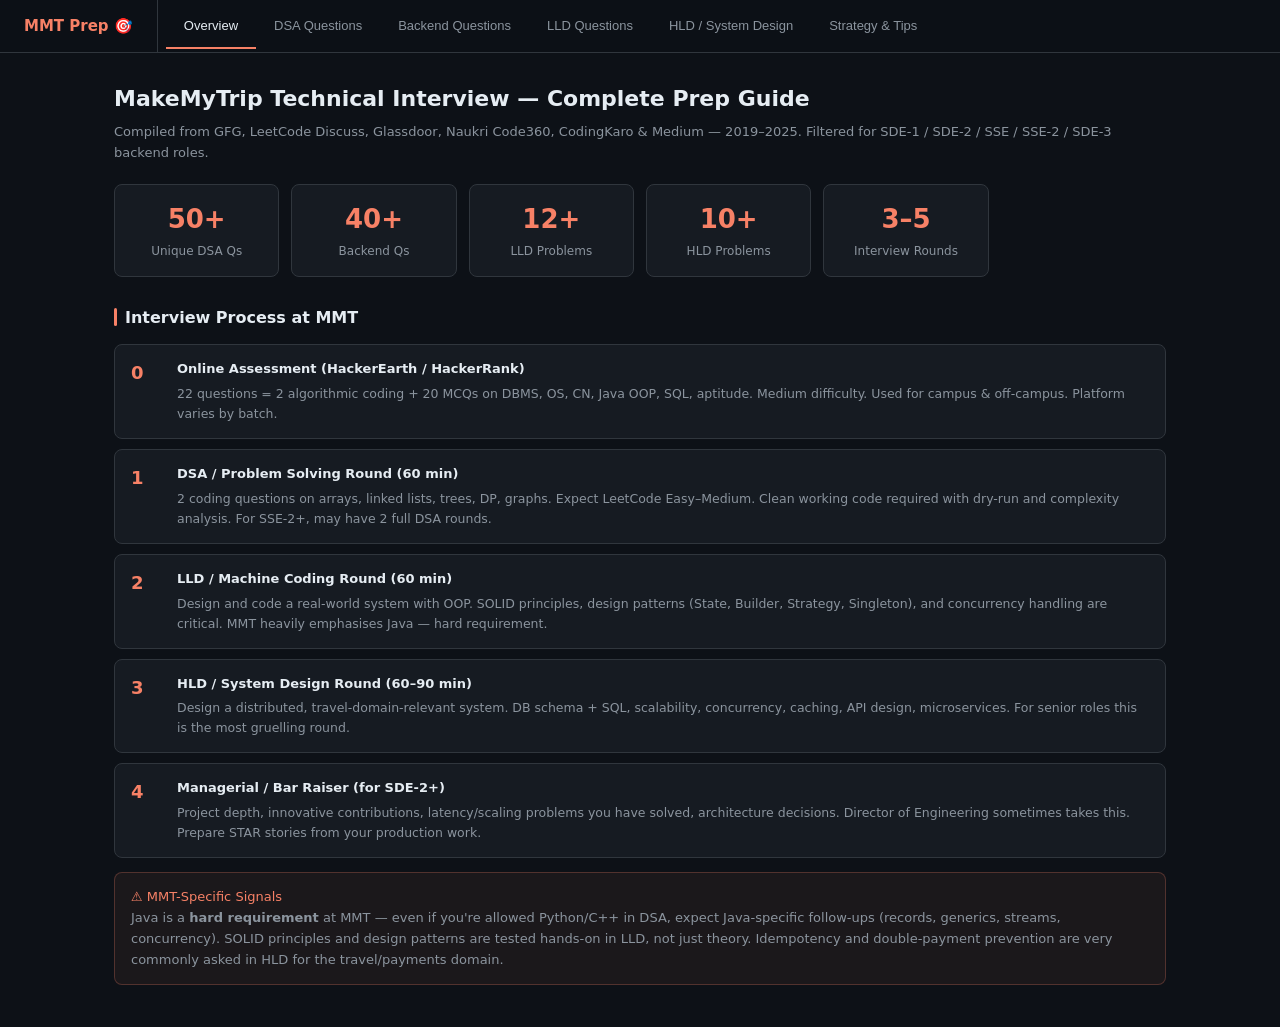
==== archive/mmt-prep.html @ 64cdc24b "Initial interview prep SPA for MakeMyTrip. Static hash-routed site with DSA/Backend/LLD/HLD content," ====
<!DOCTYPE html>
<html lang="en">
<head>
<meta charset="UTF-8">
<meta name="viewport" content="width=device-width, initial-scale=1.0">
<title>MakeMyTrip Interview Prep — DSA & Backend</title>
<style>
  :root {
    --bg: #0d1117;
    --surface: #161b22;
    --surface2: #1c2128;
    --border: #30363d;
    --accent: #f78166;
    --accent2: #79c0ff;
    --accent3: #56d364;
    --text: #e6edf3;
    --muted: #8b949e;
    --tag-bg: #21262d;
    --high: #f85149;
    --med: #d29922;
    --low: #3fb950;
    --pill-dsa: #1f3a5f;
    --pill-dsa-text: #79c0ff;
    --pill-backend: #1f3d2a;
    --pill-backend-text: #56d364;
    --pill-lld: #3d2a1f;
    --pill-lld-text: #f0883e;
    --pill-hld: #3a1f3d;
    --pill-hld-text: #bc8cff;
  }
  * { box-sizing: border-box; margin: 0; padding: 0; }
  body {
    background: var(--bg);
    color: var(--text);
    font-family: 'Segoe UI', system-ui, -apple-system, sans-serif;
    font-size: 14px;
    line-height: 1.6;
  }

  /* NAV */
  nav {
    position: sticky; top: 0; z-index: 100;
    background: rgba(13,17,23,0.96);
    backdrop-filter: blur(8px);
    border-bottom: 1px solid var(--border);
    padding: 0 24px;
    display: flex; align-items: center; gap: 0;
  }
  .nav-logo {
    font-size: 15px; font-weight: 700;
    color: var(--accent); padding: 14px 24px 14px 0;
    border-right: 1px solid var(--border);
    margin-right: 8px;
    white-space: nowrap;
  }
  .nav-tabs { display: flex; gap: 0; overflow-x: auto; scrollbar-width: none; }
  .nav-tabs::-webkit-scrollbar { display: none; }
  .nav-tab {
    padding: 14px 18px;
    color: var(--muted); font-size: 13px; font-weight: 500;
    cursor: pointer; border: none; background: none;
    border-bottom: 2px solid transparent;
    transition: color 0.15s, border-color 0.15s;
    white-space: nowrap;
  }
  .nav-tab:hover { color: var(--text); }
  .nav-tab.active { color: var(--text); border-bottom-color: var(--accent); }

  /* SECTIONS */
  section { display: none; padding: 28px 24px; max-width: 1100px; margin: 0 auto; }
  section.active { display: block; }

  /* HEADERS */
  h1 { font-size: 22px; font-weight: 700; color: var(--text); margin-bottom: 6px; }
  h2 { font-size: 16px; font-weight: 700; color: var(--text); margin: 28px 0 14px; display: flex; align-items: center; gap: 8px; }
  h2::before { content: ''; display: block; width: 3px; height: 18px; border-radius: 2px; background: var(--accent); flex-shrink: 0; }
  h3 { font-size: 13px; font-weight: 600; color: var(--accent2); margin: 16px 0 8px; text-transform: uppercase; letter-spacing: 0.04em; }

  .page-intro {
    background: var(--surface);
    border: 1px solid var(--border);
    border-left: 3px solid var(--accent);
    border-radius: 6px;
    padding: 16px 20px;
    margin-bottom: 24px;
    color: var(--muted);
    font-size: 13px;
    line-height: 1.7;
  }
  .page-intro strong { color: var(--text); }

  /* FREQ BADGES */
  .freq {
    display: inline-block; font-size: 11px; font-weight: 600;
    padding: 2px 8px; border-radius: 20px; flex-shrink: 0;
  }
  .freq-high { background: rgba(248,81,73,0.15); color: var(--high); border: 1px solid rgba(248,81,73,0.3); }
  .freq-med  { background: rgba(210,153,34,0.15); color: var(--med);  border: 1px solid rgba(210,153,34,0.3); }
  .freq-low  { background: rgba(63,185,80,0.15);  color: var(--low);  border: 1px solid rgba(63,185,80,0.3); }

  /* TYPE PILLS */
  .pill {
    display: inline-block; font-size: 11px; font-weight: 600;
    padding: 2px 9px; border-radius: 20px;
  }
  .pill-dsa     { background: var(--pill-dsa);     color: var(--pill-dsa-text); }
  .pill-backend { background: var(--pill-backend); color: var(--pill-backend-text); }
  .pill-lld     { background: var(--pill-lld);     color: var(--pill-lld-text); }
  .pill-hld     { background: var(--pill-hld);     color: var(--pill-hld-text); }

  /* QUESTION CARDS */
  .q-card {
    background: var(--surface);
    border: 1px solid var(--border);
    border-radius: 8px;
    margin-bottom: 10px;
    overflow: hidden;
    transition: border-color 0.15s;
  }
  .q-card:hover { border-color: #484f58; }
  .q-header {
    display: flex; align-items: flex-start; gap: 12px;
    padding: 14px 16px; cursor: pointer;
  }
  .q-num {
    font-size: 12px; font-weight: 700;
    color: var(--muted); min-width: 28px; padding-top: 1px;
  }
  .q-title { flex: 1; font-size: 13.5px; font-weight: 500; color: var(--text); line-height: 1.5; }
  .q-meta { display: flex; gap: 6px; align-items: center; flex-shrink: 0; flex-wrap: wrap; }
  .q-expand {
    font-size: 16px; color: var(--muted);
    transition: transform 0.2s; flex-shrink: 0; padding-top: 1px;
  }
  .q-card.open .q-expand { transform: rotate(180deg); }
  .q-body {
    display: none; padding: 0 16px 16px 56px;
    border-top: 1px solid var(--border);
  }
  .q-card.open .q-body { display: block; }
  .q-body p { color: var(--muted); font-size: 13px; margin-top: 10px; line-height: 1.7; }
  .q-body .lc-link {
    display: inline-flex; align-items: center; gap: 5px;
    font-size: 12px; color: var(--accent2); text-decoration: none;
    margin-top: 8px;
    background: rgba(121,192,255,0.08); padding: 3px 10px;
    border-radius: 4px; border: 1px solid rgba(121,192,255,0.2);
  }
  .q-body .lc-link:hover { background: rgba(121,192,255,0.15); }
  .q-body .hint {
    background: var(--surface2); border: 1px solid var(--border);
    border-radius: 6px; padding: 10px 14px; margin-top: 10px;
    font-size: 12.5px; color: var(--muted); font-family: monospace;
  }
  .q-body .source-tag {
    display: inline-block; font-size: 11px; color: var(--muted);
    background: var(--tag-bg); padding: 2px 8px; border-radius: 4px;
    margin-top: 8px;
  }

  /* CATEGORY SECTION */
  .cat-header {
    display: flex; align-items: center; gap: 12px;
    background: var(--surface2);
    border: 1px solid var(--border);
    border-radius: 8px;
    padding: 12px 16px;
    margin: 20px 0 12px;
  }
  .cat-icon { font-size: 20px; }
  .cat-title { font-size: 15px; font-weight: 700; color: var(--text); }
  .cat-count { font-size: 12px; color: var(--muted); margin-left: auto; }

  /* BACKEND TOPIC CARDS */
  .topic-card {
    background: var(--surface);
    border: 1px solid var(--border);
    border-radius: 8px;
    padding: 16px;
    margin-bottom: 12px;
  }
  .topic-title {
    font-size: 13px; font-weight: 700; color: var(--text);
    margin-bottom: 10px; display: flex; align-items: center; gap: 8px;
  }
  .topic-questions { list-style: none; }
  .topic-questions li {
    padding: 5px 0;
    color: var(--muted); font-size: 13px;
    border-bottom: 1px solid var(--border);
    display: flex; align-items: flex-start; gap: 8px;
    line-height: 1.5;
  }
  .topic-questions li:last-child { border-bottom: none; }
  .topic-questions li::before {
    content: '›'; color: var(--accent); font-weight: 700;
    flex-shrink: 0; margin-top: 0px;
  }

  /* ROUND BADGE */
  .round-badge {
    display: inline-block; font-size: 11px; font-weight: 600;
    padding: 2px 9px; border-radius: 20px;
    background: rgba(188,140,255,0.12); color: #bc8cff;
    border: 1px solid rgba(188,140,255,0.25);
  }

  /* PROCESS BOX */
  .process-timeline {
    display: grid; gap: 10px; margin: 14px 0;
  }
  .process-step {
    display: flex; align-items: flex-start; gap: 14px;
    background: var(--surface);
    border: 1px solid var(--border);
    border-radius: 8px;
    padding: 14px 16px;
  }
  .step-num {
    font-size: 18px; font-weight: 800;
    color: var(--accent); min-width: 32px; flex-shrink: 0;
    font-variant-numeric: tabular-nums;
  }
  .step-content .step-title {
    font-size: 13px; font-weight: 700; color: var(--text); margin-bottom: 4px;
  }
  .step-content .step-desc { font-size: 12.5px; color: var(--muted); line-height: 1.6; }

  /* STATS GRID */
  .stats-grid {
    display: grid; grid-template-columns: repeat(auto-fill, minmax(160px, 1fr));
    gap: 12px; margin: 14px 0 24px;
  }
  .stat-card {
    background: var(--surface);
    border: 1px solid var(--border);
    border-radius: 8px;
    padding: 14px 16px;
    text-align: center;
  }
  .stat-num { font-size: 26px; font-weight: 800; color: var(--accent); }
  .stat-label { font-size: 12px; color: var(--muted); margin-top: 2px; }

  /* SEARCH */
  .search-box {
    background: var(--surface);
    border: 1px solid var(--border);
    border-radius: 8px;
    padding: 10px 14px;
    color: var(--text);
    font-size: 13px;
    width: 100%;
    margin-bottom: 16px;
    outline: none;
    transition: border-color 0.15s;
  }
  .search-box:focus { border-color: var(--accent2); }
  .search-box::placeholder { color: var(--muted); }

  /* TIPS */
  .tip-box {
    background: rgba(56,211,100,0.06);
    border: 1px solid rgba(56,211,100,0.2);
    border-radius: 8px;
    padding: 14px 16px;
    margin: 16px 0;
    font-size: 13px;
    color: var(--muted);
  }
  .tip-box .tip-title {
    font-size: 12px; font-weight: 700; color: var(--accent3);
    text-transform: uppercase; letter-spacing: 0.05em; margin-bottom: 6px;
  }

  .warn-box {
    background: rgba(247,129,102,0.06);
    border: 1px solid rgba(247,129,102,0.25);
    border-radius: 8px;
    padding: 14px 16px;
    margin: 14px 0;
    font-size: 13px; color: var(--muted);
  }
  .warn-box .tip-title { color: var(--accent); }

  @media (max-width: 600px) {
    nav { padding: 0 12px; }
    section { padding: 20px 14px; }
    .q-header { flex-wrap: wrap; }
    .q-meta { order: 2; }
    .q-body { padding-left: 16px; }
  }
</style>
</head>
<body>

<nav>
  <div class="nav-logo">MMT Prep 🎯</div>
  <div class="nav-tabs">
    <button class="nav-tab active" onclick="showTab('overview')">Overview</button>
    <button class="nav-tab" onclick="showTab('dsa')">DSA Questions</button>
    <button class="nav-tab" onclick="showTab('backend')">Backend Questions</button>
    <button class="nav-tab" onclick="showTab('lld')">LLD Questions</button>
    <button class="nav-tab" onclick="showTab('hld')">HLD / System Design</button>
    <button class="nav-tab" onclick="showTab('tips')">Strategy & Tips</button>
  </div>
</nav>

<!-- OVERVIEW -->
<section id="overview" class="active">
  <h1>MakeMyTrip Technical Interview — Complete Prep Guide</h1>
  <p style="color:var(--muted); font-size:13px; margin-bottom:20px;">Compiled from GFG, LeetCode Discuss, Glassdoor, Naukri Code360, CodingKaro &amp; Medium — 2019–2025. Filtered for SDE-1 / SDE-2 / SSE / SSE-2 / SDE-3 backend roles.</p>

  <div class="stats-grid">
    <div class="stat-card"><div class="stat-num">50+</div><div class="stat-label">Unique DSA Qs</div></div>
    <div class="stat-card"><div class="stat-num">40+</div><div class="stat-label">Backend Qs</div></div>
    <div class="stat-card"><div class="stat-num">12+</div><div class="stat-label">LLD Problems</div></div>
    <div class="stat-card"><div class="stat-num">10+</div><div class="stat-label">HLD Problems</div></div>
    <div class="stat-card"><div class="stat-num">3–5</div><div class="stat-label">Interview Rounds</div></div>
  </div>

  <h2>Interview Process at MMT</h2>
  <div class="process-timeline">
    <div class="process-step">
      <div class="step-num">0</div>
      <div class="step-content">
        <div class="step-title">Online Assessment (HackerEarth / HackerRank)</div>
        <div class="step-desc">22 questions = 2 algorithmic coding + 20 MCQs on DBMS, OS, CN, Java OOP, SQL, aptitude. Medium difficulty. Used for campus &amp; off-campus. Platform varies by batch.</div>
      </div>
    </div>
    <div class="process-step">
      <div class="step-num">1</div>
      <div class="step-content">
        <div class="step-title">DSA / Problem Solving Round (60 min)</div>
        <div class="step-desc">2 coding questions on arrays, linked lists, trees, DP, graphs. Expect LeetCode Easy–Medium. Clean working code required with dry-run and complexity analysis. For SSE-2+, may have 2 full DSA rounds.</div>
      </div>
    </div>
    <div class="process-step">
      <div class="step-num">2</div>
      <div class="step-content">
        <div class="step-title">LLD / Machine Coding Round (60 min)</div>
        <div class="step-desc">Design and code a real-world system with OOP. SOLID principles, design patterns (State, Builder, Strategy, Singleton), and concurrency handling are critical. MMT heavily emphasises Java — hard requirement.</div>
      </div>
    </div>
    <div class="process-step">
      <div class="step-num">3</div>
      <div class="step-content">
        <div class="step-title">HLD / System Design Round (60–90 min)</div>
        <div class="step-desc">Design a distributed, travel-domain-relevant system. DB schema + SQL, scalability, concurrency, caching, API design, microservices. For senior roles this is the most gruelling round.</div>
      </div>
    </div>
    <div class="process-step">
      <div class="step-num">4</div>
      <div class="step-content">
        <div class="step-title">Managerial / Bar Raiser (for SDE-2+)</div>
        <div class="step-desc">Project depth, innovative contributions, latency/scaling problems you have solved, architecture decisions. Director of Engineering sometimes takes this. Prepare STAR stories from your production work.</div>
      </div>
    </div>
  </div>

  <div class="warn-box">
    <div class="tip-title">⚠️ MMT-Specific Signals</div>
    Java is a <strong>hard requirement</strong> at MMT — even if you're allowed Python/C++ in DSA, expect Java-specific follow-ups (records, generics, streams, concurrency). SOLID principles and design patterns are tested hands-on in LLD, not just theory. Idempotency and double-payment prevention are very commonly asked in HLD for the travel/payments domain.
  </div>
</section>

<!-- DSA QUESTIONS -->
<section id="dsa">
  <h1>DSA Questions — Exhaustive List</h1>
  <div class="page-intro">
    Ordered by <strong>frequency</strong> (how many times the same or near-identical problem appeared across multiple candidates). Source dates range 2019–2025. Problems in <span style="color:var(--high)">RED</span> = reported 3+ times, <span style="color:var(--med)">YELLOW</span> = 2 times, <span style="color:var(--low)">GREEN</span> = once.
  </div>

  <input class="search-box" type="text" id="dsa-search" placeholder="Filter questions…" oninput="filterCards('dsa-search', 'dsa-list')">

  <div id="dsa-list">

    <!-- ARRAYS & STRINGS -->
    <div class="cat-header">
      <span class="cat-icon">📦</span>
      <span class="cat-title">Arrays &amp; Strings</span>
      <span class="cat-count">12 problems</span>
    </div>

    <div class="q-card" onclick="toggle(this)">
      <div class="q-header">
        <div class="q-num">#1</div>
        <div class="q-title">Minimum Window Substring — Find the smallest substring in A containing all characters of B</div>
        <div class="q-meta"><span class="freq freq-high">🔥 High</span><span class="pill pill-dsa">Sliding Window</span></div>
        <div class="q-expand">▾</div>
      </div>
      <div class="q-body">
        <p>Given strings A and B, find the smallest substring in A which contains all characters in B. This is the classic Minimum Window Substring problem. MMT specifically asked candidates to <strong>code it in Java</strong> and explicitly noted Java hard requirement after this question.</p>
        <a class="lc-link" href="https://leetcode.com/problems/minimum-window-substring/" target="_blank">🔗 LeetCode #76 — Minimum Window Substring</a>
        <div class="hint">Approach: Use two pointers + frequency map. O(N+M) time, O(k) space where k = charset.</div>
        <span class="source-tag">Reported: SDE-2 GFG 2021, MMT Campus Round, Naukri Code360 2022</span>
      </div>
    </div>

    <div class="q-card" onclick="toggle(this)">
      <div class="q-header">
        <div class="q-num">#2</div>
        <div class="q-title">Subarray with Sum Zero — Find any subarray with sum = 0</div>
        <div class="q-meta"><span class="freq freq-high">🔥 High</span><span class="pill pill-dsa">HashMap</span></div>
        <div class="q-expand">▾</div>
      </div>
      <div class="q-body">
        <p>Given an array, find any subarray which has a sum of 0. Asked in the SDE/SSE-2 DSA round (LeetCode Discuss, Oct 2024).</p>
        <div class="hint">Approach: Prefix sum + HashMap. If same prefix sum appears twice, the subarray between them sums to 0.</div>
        <a class="lc-link" href="https://leetcode.com/problems/subarray-sum-equals-k/" target="_blank">🔗 LeetCode #560 — Subarray Sum Equals K (generalisation)</a>
        <span class="source-tag">Reported: SDE/SSE-2 Round 1, LeetCode Discuss Oct 2024</span>
      </div>
    </div>

    <div class="q-card" onclick="toggle(this)">
      <div class="q-header">
        <div class="q-num">#3</div>
        <div class="q-title">Merge Two / K Sorted Arrays or Linked Lists</div>
        <div class="q-meta"><span class="freq freq-high">🔥 High</span><span class="pill pill-dsa">Merge/Heap</span></div>
        <div class="q-expand">▾</div>
      </div>
      <div class="q-body">
        <p>Merge 2 sorted arrays <em>and</em> Merge K sorted linked lists appeared together in a single SDE-2 Round 1. Union of two sorted arrays (SDE-1 Aug 2024) is a variant. All test in-place merge, heap-based K-way merge.</p>
        <a class="lc-link" href="https://leetcode.com/problems/merge-k-sorted-lists/" target="_blank">🔗 LeetCode #23 — Merge K Sorted Lists</a>
        <div class="hint">K-way: Use a min-heap of size K. O(N log K) time.</div>
        <span class="source-tag">Reported: SDE-2 GFG 2021, SDE-1 Naukri Aug 2024</span>
      </div>
    </div>

    <div class="q-card" onclick="toggle(this)">
      <div class="q-header">
        <div class="q-num">#4</div>
        <div class="q-title">Jump Game I &amp; II — Reach end / minimum jumps</div>
        <div class="q-meta"><span class="freq freq-high">🔥 High</span><span class="pill pill-dsa">Greedy</span></div>
        <div class="q-expand">▾</div>
      </div>
      <div class="q-body">
        <p>Both Jump Game and its sequel (minimum jumps) appeared in MMT SSE-2 Round 2 (Nov 2023) and a second SSE-2 round — with a variation requiring returning the actual <strong>indexes of the jumps</strong>.</p>
        <a class="lc-link" href="https://leetcode.com/problems/jump-game-ii/" target="_blank">🔗 LeetCode #45 — Jump Game II</a>
        <div class="hint">Greedy: Track furthest reachable, increment jumps when current position hits last jump boundary.</div>
        <span class="source-tag">Reported: SSE-2 LeetCode Discuss Nov 2023, CodingKaro Sep/Oct</span>
      </div>
    </div>

    <div class="q-card" onclick="toggle(this)">
      <div class="q-header">
        <div class="q-num">#5</div>
        <div class="q-title">Overlapping Intervals — Merge all overlapping intervals</div>
        <div class="q-meta"><span class="freq freq-high">🔥 High</span><span class="pill pill-dsa">Sorting</span></div>
        <div class="q-expand">▾</div>
      </div>
      <div class="q-body">
        <p>Explicitly listed as the first question in SDE-2 Round 1 (GFG 2021). Sort + merge sweep pattern.</p>
        <a class="lc-link" href="https://leetcode.com/problems/merge-intervals/" target="_blank">🔗 LeetCode #56 — Merge Intervals</a>
        <span class="source-tag">Reported: SDE-2 GFG 2021</span>
      </div>
    </div>

    <div class="q-card" onclick="toggle(this)">
      <div class="q-header">
        <div class="q-num">#6</div>
        <div class="q-title">Multiply Two Large Integers Represented as Strings</div>
        <div class="q-meta"><span class="freq freq-med">⚡ Med</span><span class="pill pill-dsa">String/Math</span></div>
        <div class="q-expand">▾</div>
      </div>
      <div class="q-body">
        <p>SDE-2 Round 1 (LeetCode Discuss 2025). Candidate was allowed Python. Long multiplication simulation.</p>
        <a class="lc-link" href="https://leetcode.com/problems/multiply-strings/" target="_blank">🔗 LeetCode #43 — Multiply Strings</a>
        <span class="source-tag">Reported: SDE-2 LeetCode Discuss 2025</span>
      </div>
    </div>

    <div class="q-card" onclick="toggle(this)">
      <div class="q-header">
        <div class="q-num">#7</div>
        <div class="q-title">Find All Pairs with Given Sum in Two Arrays</div>
        <div class="q-meta"><span class="freq freq-med">⚡ Med</span><span class="pill pill-dsa">HashMap</span></div>
        <div class="q-expand">▾</div>
      </div>
      <div class="q-body">
        <p>Given two arrays, print all pairs that sum to K. Technical Round 1 (Software Engineer, 2020). Hashmap approach to O(N).</p>
        <a class="lc-link" href="https://leetcode.com/problems/two-sum/" target="_blank">🔗 LeetCode #1 — Two Sum (base problem)</a>
        <span class="source-tag">Reported: SDE GFG 2020</span>
      </div>
    </div>

    <div class="q-card" onclick="toggle(this)">
      <div class="q-header">
        <div class="q-num">#8</div>
        <div class="q-title">Increasing Triplet Subsequence</div>
        <div class="q-meta"><span class="freq freq-med">⚡ Med</span><span class="pill pill-dsa">Greedy</span></div>
        <div class="q-expand">▾</div>
      </div>
      <div class="q-body">
        <p>Appeared in SSE-2 Round 2 alongside Jump Game II (Nov 2023, IIT candidate).</p>
        <a class="lc-link" href="https://leetcode.com/problems/increasing-triplet-subsequence/" target="_blank">🔗 LeetCode #334 — Increasing Triplet Subsequence</a>
        <span class="source-tag">Reported: SSE-2 LeetCode Discuss Nov 2023</span>
      </div>
    </div>

    <div class="q-card" onclick="toggle(this)">
      <div class="q-header">
        <div class="q-num">#9</div>
        <div class="q-title">Maximum j–i such that arr[j] &gt; arr[i]</div>
        <div class="q-meta"><span class="freq freq-low">🟢 Once</span><span class="pill pill-dsa">Array</span></div>
        <div class="q-expand">▾</div>
      </div>
      <div class="q-body">
        <p>Technical Round 2 (Software Engineer 2020). O(n) time, O(n) space approach using prefix min array and suffix max array.</p>
        <div class="hint">Pre-compute leftMin[] and rightMax[], then use two-pointer to find max (j-i).</div>
        <span class="source-tag">Reported: SDE GFG 2020</span>
      </div>
    </div>

    <div class="q-card" onclick="toggle(this)">
      <div class="q-header">
        <div class="q-num">#10</div>
        <div class="q-title">Maximize Sum Picking K Elements from Either Side of Array</div>
        <div class="q-meta"><span class="freq freq-low">🟢 Once</span><span class="pill pill-dsa">Sliding Window</span></div>
        <div class="q-expand">▾</div>
      </div>
      <div class="q-body">
        <p>SSE BLR 2022 (Offer received). Pick exactly K elements from left or right ends, maximize sum. Sliding window of size (n-k) on the complement.</p>
        <a class="lc-link" href="https://leetcode.com/problems/maximum-points-you-can-obtain-from-cards/" target="_blank">🔗 LeetCode #1423 — Maximum Points You Can Obtain from Cards</a>
        <span class="source-tag">Reported: MMT SSE BLR LeetCode Discuss 2022</span>
      </div>
    </div>

    <div class="q-card" onclick="toggle(this)">
      <div class="q-header">
        <div class="q-num">#11</div>
        <div class="q-title">Sort Array by Frequency of Elements</div>
        <div class="q-meta"><span class="freq freq-low">🟢 Once</span><span class="pill pill-dsa">HashMap+Sort</span></div>
        <div class="q-expand">▾</div>
      </div>
      <div class="q-body">
        <p>Glassdoor Java Developer interview: given array with duplicates, sort by occurrence count.</p>
        <span class="source-tag">Reported: Java Developer interview Glassdoor</span>
      </div>
    </div>

    <div class="q-card" onclick="toggle(this)">
      <div class="q-header">
        <div class="q-num">#12</div>
        <div class="q-title">Find First and Last Position of Element in Sorted Array</div>
        <div class="q-meta"><span class="freq freq-low">🟢 Once</span><span class="pill pill-dsa">Binary Search</span></div>
        <div class="q-expand">▾</div>
      </div>
      <div class="q-body">
        <p>SSE-2 Round 1, Nov 2023 (IIT candidate). Standard binary search for left boundary and right boundary.</p>
        <a class="lc-link" href="https://leetcode.com/problems/find-first-and-last-position-of-element-in-sorted-array/" target="_blank">🔗 LeetCode #34</a>
        <span class="source-tag">Reported: SSE-2 LeetCode Discuss Nov 2023</span>
      </div>
    </div>

    <!-- LINKED LIST -->
    <div class="cat-header">
      <span class="cat-icon">🔗</span>
      <span class="cat-title">Linked Lists</span>
      <span class="cat-count">5 problems</span>
    </div>

    <div class="q-card" onclick="toggle(this)">
      <div class="q-header">
        <div class="q-num">#13</div>
        <div class="q-title">Reverse Linked List in Groups of N</div>
        <div class="q-meta"><span class="freq freq-high">🔥 High</span><span class="pill pill-dsa">Linked List</span></div>
        <div class="q-expand">▾</div>
      </div>
      <div class="q-body">
        <p>Reverse Nodes in K-Group appeared in MMT Set-4 older rounds and in SSE-2 Round 1 (Nov 2023).</p>
        <a class="lc-link" href="https://leetcode.com/problems/reverse-nodes-in-k-group/" target="_blank">🔗 LeetCode #25 — Reverse Nodes in K-Group</a>
        <span class="source-tag">Reported: MMT Set-4 GFG, SSE-2 Nov 2023</span>
      </div>
    </div>

    <div class="q-card" onclick="toggle(this)">
      <div class="q-header">
        <div class="q-num">#14</div>
        <div class="q-title">Clone a Linked List with Next and Random Pointers</div>
        <div class="q-meta"><span class="freq freq-med">⚡ Med</span><span class="pill pill-dsa">Linked List</span></div>
        <div class="q-expand">▾</div>
      </div>
      <div class="q-body">
        <p>F2F Round in MMT Set-4. Deep copy with both next and arbitrary pointers in O(n) time and O(1) extra space.</p>
        <a class="lc-link" href="https://leetcode.com/problems/copy-list-with-random-pointer/" target="_blank">🔗 LeetCode #138 — Copy List with Random Pointer</a>
        <span class="source-tag">Reported: MMT Set-4 GFG</span>
      </div>
    </div>

    <div class="q-card" onclick="toggle(this)">
      <div class="q-header">
        <div class="q-num">#15</div>
        <div class="q-title">Populate Next Right Pointers in Each Node</div>
        <div class="q-meta"><span class="freq freq-low">🟢 Once</span><span class="pill pill-dsa">Tree/LL</span></div>
        <div class="q-expand">▾</div>
      </div>
      <div class="q-body">
        <p>SDE-2 Round 1 (LeetCode Discuss 2025). Candidate was told O(log N) space solution also exists beyond O(N).</p>
        <a class="lc-link" href="https://leetcode.com/problems/populating-next-right-pointers-in-each-node/" target="_blank">🔗 LeetCode #116</a>
        <span class="source-tag">Reported: SDE-2 LeetCode Discuss 2025</span>
      </div>
    </div>

    <div class="q-card" onclick="toggle(this)">
      <div class="q-header">
        <div class="q-num">#16</div>
        <div class="q-title">Find Merging Point of Two Linked Lists</div>
        <div class="q-meta"><span class="freq freq-low">🟢 Once</span><span class="pill pill-dsa">Two Pointer</span></div>
        <div class="q-expand">▾</div>
      </div>
      <div class="q-body">
        <p>F2F Round 3 (MMT Set-4 GFG).</p>
        <a class="lc-link" href="https://leetcode.com/problems/intersection-of-two-linked-lists/" target="_blank">🔗 LeetCode #160 — Intersection of Two Linked Lists</a>
        <span class="source-tag">Reported: MMT Set-4 GFG</span>
      </div>
    </div>

    <div class="q-card" onclick="toggle(this)">
      <div class="q-header">
        <div class="q-num">#17</div>
        <div class="q-title">Reverse the Second Half of a Linked List</div>
        <div class="q-meta"><span class="freq freq-low">🟢 Once</span><span class="pill pill-dsa">Linked List</span></div>
        <div class="q-expand">▾</div>
      </div>
      <div class="q-body">
        <p>F2F Round 3 (MMT Set-4 GFG). In most efficient way (in-place).</p>
        <span class="source-tag">Reported: MMT Set-4 GFG</span>
      </div>
    </div>

    <!-- TREES -->
    <div class="cat-header">
      <span class="cat-icon">🌳</span>
      <span class="cat-title">Trees &amp; Graphs</span>
      <span class="cat-count">9 problems</span>
    </div>

    <div class="q-card" onclick="toggle(this)">
      <div class="q-header">
        <div class="q-num">#18</div>
        <div class="q-title">Lowest Common Ancestor (LCA) — Common Manager of Two Employees</div>
        <div class="q-meta"><span class="freq freq-high">🔥 High</span><span class="pill pill-dsa">Tree</span></div>
        <div class="q-expand">▾</div>
      </div>
      <div class="q-body">
        <p>Disguised as a real-world problem: "return the closest common manager of two employees". You can design the Emp class — the key insight is it's an LCA problem on a general tree, not necessarily a BST. MMT SDE/SSE-2 Round 1, Oct 2024. Also asked in campus rounds as standard binary tree LCA.</p>
        <a class="lc-link" href="https://leetcode.com/problems/lowest-common-ancestor-of-a-binary-tree/" target="_blank">🔗 LeetCode #236 — LCA of Binary Tree</a>
        <div class="hint">For general tree with parent pointers: walk both nodes to root, collect ancestors, find first common one.</div>
        <span class="source-tag">Reported: SDE/SSE-2 LeetCode Discuss Oct 2024, Naukri Code360 Oct 2022</span>
      </div>
    </div>

    <div class="q-card" onclick="toggle(this)">
      <div class="q-header">
        <div class="q-num">#19</div>
        <div class="q-title">Check if Binary Tree is a Valid BST</div>
        <div class="q-meta"><span class="freq freq-med">⚡ Med</span><span class="pill pill-dsa">BST</span></div>
        <div class="q-expand">▾</div>
      </div>
      <div class="q-body">
        <p>Technical Interview Round 1 (Software Engineer, 2020). Classic range-based DFS validation.</p>
        <a class="lc-link" href="https://leetcode.com/problems/validate-binary-search-tree/" target="_blank">🔗 LeetCode #98 — Validate Binary Search Tree</a>
        <span class="source-tag">Reported: SDE GFG 2020</span>
      </div>
    </div>

    <div class="q-card" onclick="toggle(this)">
      <div class="q-header">
        <div class="q-num">#20</div>
        <div class="q-title">Print Left View of Binary Tree</div>
        <div class="q-meta"><span class="freq freq-low">🟢 Once</span><span class="pill pill-dsa">Tree BFS</span></div>
        <div class="q-expand">▾</div>
      </div>
      <div class="q-body">
        <p>Senior Software Engineer interview (GFG 2019). Recursive level-based approach.</p>
        <a class="lc-link" href="https://leetcode.com/problems/binary-tree-left-side-view/" target="_blank">🔗 LeetCode equivalent</a>
        <span class="source-tag">Reported: Senior SDE GFG 2019</span>
      </div>
    </div>

    <div class="q-card" onclick="toggle(this)">
      <div class="q-header">
        <div class="q-num">#21</div>
        <div class="q-title">Vertical Level Order Traversal of Tree</div>
        <div class="q-meta"><span class="freq freq-low">🟢 Once</span><span class="pill pill-dsa">Tree</span></div>
        <div class="q-expand">▾</div>
      </div>
      <div class="q-body">
        <p>F2F Round 3 (MMT Set-4 GFG).</p>
        <a class="lc-link" href="https://leetcode.com/problems/vertical-order-traversal-of-a-binary-tree/" target="_blank">🔗 LeetCode #987</a>
        <span class="source-tag">Reported: MMT Set-4 GFG</span>
      </div>
    </div>

    <div class="q-card" onclick="toggle(this)">
      <div class="q-header">
        <div class="q-num">#22</div>
        <div class="q-title">Path Finding in Binary Matrix (Backtracking)</div>
        <div class="q-meta"><span class="freq freq-low">🟢 Once</span><span class="pill pill-dsa">Backtracking</span></div>
        <div class="q-expand">▾</div>
      </div>
      <div class="q-body">
        <p>Technical Interview Round 1 (Software Engineer, 2020). Rat-in-a-maze style — find any path or longest path in binary matrix with walls.</p>
        <span class="source-tag">Reported: SDE GFG 2020</span>
      </div>
    </div>

    <div class="q-card" onclick="toggle(this)">
      <div class="q-header">
        <div class="q-num">#23</div>
        <div class="q-title">Cut the Tree — Divide tree by edge to minimise sum difference</div>
        <div class="q-meta"><span class="freq freq-low">🟢 Once</span><span class="pill pill-dsa">Tree DP</span></div>
        <div class="q-expand">▾</div>
      </div>
      <div class="q-body">
        <p>OA Round 2 (Software Engineer 2020). N nodes, N-1 edges. Each node has a value. Find edge to cut minimising |sum1 - sum2|.</p>
        <a class="lc-link" href="https://www.hackerrank.com/challenges/cut-the-tree/problem" target="_blank">🔗 HackerRank — Cut the Tree</a>
        <div class="hint">DFS to compute subtree sums, then iterate over edges.</div>
        <span class="source-tag">Reported: SDE GFG 2020 OA</span>
      </div>
    </div>

    <div class="q-card" onclick="toggle(this)">
      <div class="q-header">
        <div class="q-num">#24</div>
        <div class="q-title">Critical Connections in a Network (Bridges)</div>
        <div class="q-meta"><span class="freq freq-low">🟢 Once</span><span class="pill pill-dsa">Graph/Tarjan</span></div>
        <div class="q-expand">▾</div>
      </div>
      <div class="q-body">
        <p>Naukri Code360 — SDE-1 campus (Sep/Oct 2022). Find all critical edges whose removal disconnects the network.</p>
        <a class="lc-link" href="https://leetcode.com/problems/critical-connections-in-a-network/" target="_blank">🔗 LeetCode #1192 — Critical Connections</a>
        <div class="hint">Tarjan's bridge-finding algorithm. O(V+E) time.</div>
        <span class="source-tag">Reported: Naukri Code360 Campus 2022</span>
      </div>
    </div>

    <div class="q-card" onclick="toggle(this)">
      <div class="q-header">
        <div class="q-num">#25</div>
        <div class="q-title">Shortest Path Problem (Graph) — Glassdoor reports</div>
        <div class="q-meta"><span class="freq freq-low">🟢 Once</span><span class="pill pill-dsa">Graph BFS/Dijkstra</span></div>
        <div class="q-expand">▾</div>
      </div>
      <div class="q-body">
        <p>Multiple Glassdoor reviews (Sep 2023 on-campus) mentioned "Graph question, Shortest Path Problem" as a DSA round question.</p>
        <span class="source-tag">Reported: Glassdoor Sep 2023</span>
      </div>
    </div>

    <div class="q-card" onclick="toggle(this)">
      <div class="q-header">
        <div class="q-num">#26</div>
        <div class="q-title">Coordinate Reachability Check Using GCD</div>
        <div class="q-meta"><span class="freq freq-low">🟢 Once</span><span class="pill pill-dsa">Math</span></div>
        <div class="q-expand">▾</div>
      </div>
      <div class="q-body">
        <p>OA Round 1 (Software Engineer 2020). Starting from (1,1), move to (a+b,b) or (a,a+b). Check if (x,y) is reachable. Hint: gcd(x,y) must equal 1.</p>
        <span class="source-tag">Reported: SDE GFG 2020 HackerEarth OA</span>
      </div>
    </div>

    <!-- DP -->
    <div class="cat-header">
      <span class="cat-icon">🧮</span>
      <span class="cat-title">Dynamic Programming</span>
      <span class="cat-count">6 problems</span>
    </div>

    <div class="q-card" onclick="toggle(this)">
      <div class="q-header">
        <div class="q-num">#27</div>
        <div class="q-title">Maximum Sum Increasing Subsequence</div>
        <div class="q-meta"><span class="freq freq-med">⚡ Med</span><span class="pill pill-dsa">DP</span></div>
        <div class="q-expand">▾</div>
      </div>
      <div class="q-body">
        <p>SDE-2 (4 years exp) GFG — Round 1. Classic DP similar to LIS but maximising sum instead of length.</p>
        <div class="hint">dp[i] = max sum increasing subsequence ending at i. O(N²) naive, O(N log N) with BIT.</div>
        <span class="source-tag">Reported: SDE-2 GFG Round 1</span>
      </div>
    </div>

    <div class="q-card" onclick="toggle(this)">
      <div class="q-header">
        <div class="q-num">#28</div>
        <div class="q-title">Longest Consecutive Sequence</div>
        <div class="q-meta"><span class="freq freq-high">🔥 High</span><span class="pill pill-dsa">HashSet</span></div>
        <div class="q-expand">▾</div>
      </div>
      <div class="q-body">
        <p>SDE-1 Backend (GFG 2022, 2024). Given an unsorted array, find the longest consecutive sequence. O(N) HashSet approach expected.</p>
        <a class="lc-link" href="https://leetcode.com/problems/longest-consecutive-sequence/" target="_blank">🔗 LeetCode #128 — Longest Consecutive Sequence</a>
        <span class="source-tag">Reported: SDE-1 GFG 2022, SDE-1 GFG 2024</span>
      </div>
    </div>

    <div class="q-card" onclick="toggle(this)">
      <div class="q-header">
        <div class="q-num">#29</div>
        <div class="q-title">Generate All Permutations of a String</div>
        <div class="q-meta"><span class="freq freq-high">🔥 High</span><span class="pill pill-dsa">Backtracking</span></div>
        <div class="q-expand">▾</div>
      </div>
      <div class="q-body">
        <p>SDE-1 Managerial round (GFG 2022 — selected). Recursive approach, recursion tree dry-run. Follow-up: handle duplicates using a Set.</p>
        <span class="source-tag">Reported: SDE-1 Managerial Round GFG 2022</span>
      </div>
    </div>

    <div class="q-card" onclick="toggle(this)">
      <div class="q-header">
        <div class="q-num">#30</div>
        <div class="q-title">Dice Throw — Count ways to get target sum with D dice F faces</div>
        <div class="q-meta"><span class="freq freq-low">🟢 Once</span><span class="pill pill-dsa">DP</span></div>
        <div class="q-expand">▾</div>
      </div>
      <div class="q-body">
        <p>Campus interview (Naukri Code360 Sep 2022). 2D DP problem.</p>
        <span class="source-tag">Reported: Naukri Code360 Campus Sep 2022</span>
      </div>
    </div>

    <div class="q-card" onclick="toggle(this)">
      <div class="q-header">
        <div class="q-num">#31</div>
        <div class="q-title">Generate N Pairs of Balanced Parentheses</div>
        <div class="q-meta"><span class="freq freq-low">🟢 Once</span><span class="pill pill-dsa">Backtracking</span></div>
        <div class="q-expand">▾</div>
      </div>
      <div class="q-body">
        <p>F2F Round 3 (MMT Set-4 GFG). Classic recursion/backtracking problem.</p>
        <a class="lc-link" href="https://leetcode.com/problems/generate-parentheses/" target="_blank">🔗 LeetCode #22 — Generate Parentheses</a>
        <span class="source-tag">Reported: MMT Set-4 GFG</span>
      </div>
    </div>

    <div class="q-card" onclick="toggle(this)">
      <div class="q-header">
        <div class="q-num">#32</div>
        <div class="q-title">Longest Repeating Non-Overlapping Substring</div>
        <div class="q-meta"><span class="freq freq-low">🟢 Once</span><span class="pill pill-dsa">DP/HashMap</span></div>
        <div class="q-expand">▾</div>
      </div>
      <div class="q-body">
        <p>Technical Round 2 (Software Engineer, 2020). Brute force → HashSet optimisation.</p>
        <span class="source-tag">Reported: SDE GFG 2020</span>
      </div>
    </div>

    <!-- STACKS / QUEUES / HEAPS -->
    <div class="cat-header">
      <span class="cat-icon">📚</span>
      <span class="cat-title">Stacks, Queues &amp; Heaps</span>
      <span class="cat-count">4 problems</span>
    </div>

    <div class="q-card" onclick="toggle(this)">
      <div class="q-header">
        <div class="q-num">#33</div>
        <div class="q-title">Maximum Frequency Stack (FreqStack)</div>
        <div class="q-meta"><span class="freq freq-high">🔥 High</span><span class="pill pill-dsa">Stack/HashMap</span></div>
        <div class="q-expand">▾</div>
      </div>
      <div class="q-body">
        <p>SDE-1 Round 2 (GFG 2022, 2024). Design a stack that returns the most frequently pushed element. Complex data structure design using HashMap of stacks.</p>
        <a class="lc-link" href="https://leetcode.com/problems/maximum-frequency-stack/" target="_blank">🔗 LeetCode #895 — Maximum Frequency Stack</a>
        <span class="source-tag">Reported: SDE-1 GFG 2022, 2024</span>
      </div>
    </div>

    <div class="q-card" onclick="toggle(this)">
      <div class="q-header">
        <div class="q-num">#34</div>
        <div class="q-title">Kth Largest Element in an Array / Stream</div>
        <div class="q-meta"><span class="freq freq-med">⚡ Med</span><span class="pill pill-dsa">Heap</span></div>
        <div class="q-expand">▾</div>
      </div>
      <div class="q-body">
        <p>SDE-2 Round 1 (Naukri Code360 May 2022). Min-heap of size K approach. Also mentioned in a billion-numbers stream variant (MMT Set-4).</p>
        <a class="lc-link" href="https://leetcode.com/problems/kth-largest-element-in-an-array/" target="_blank">🔗 LeetCode #215 — Kth Largest Element</a>
        <span class="source-tag">Reported: SDE-2 Naukri May 2022, MMT Set-4</span>
      </div>
    </div>

    <div class="q-card" onclick="toggle(this)">
      <div class="q-header">
        <div class="q-num">#35</div>
        <div class="q-title">Implement LRU Cache</div>
        <div class="q-meta"><span class="freq freq-high">🔥 High</span><span class="pill pill-dsa">Design</span></div>
        <div class="q-expand">▾</div>
      </div>
      <div class="q-body">
        <p>Naukri Code360 SDE-1 Aug 2024 F2F (pen &amp; paper round). Doubly linked list + HashMap. O(1) get and put.</p>
        <a class="lc-link" href="https://leetcode.com/problems/lru-cache/" target="_blank">🔗 LeetCode #146 — LRU Cache</a>
        <span class="source-tag">Reported: SDE-1 Naukri Code360 Aug 2024</span>
      </div>
    </div>

    <div class="q-card" onclick="toggle(this)">
      <div class="q-header">
        <div class="q-num">#36</div>
        <div class="q-title">Stack Using Queue / Queue Using Stack</div>
        <div class="q-meta"><span class="freq freq-low">🟢 Once</span><span class="pill pill-dsa">Stack/Queue</span></div>
        <div class="q-expand">▾</div>
      </div>
      <div class="q-body">
        <p>Naukri Code360 SDE-1 campus Oct 2022.</p>
        <a class="lc-link" href="https://leetcode.com/problems/implement-stack-using-queues/" target="_blank">🔗 LeetCode #225</a>
        <span class="source-tag">Reported: Naukri Code360 Oct 2022</span>
      </div>
    </div>

    <!-- CONCURRENCY / MULTITHREADING DSA -->
    <div class="cat-header">
      <span class="cat-icon">⚙️</span>
      <span class="cat-title">Concurrency Coding (DSA adjacent)</span>
      <span class="cat-count">3 problems</span>
    </div>

    <div class="q-card" onclick="toggle(this)">
      <div class="q-header">
        <div class="q-num">#37</div>
        <div class="q-title">Implement HashMap from Scratch — Thread-Safe Version</div>
        <div class="q-meta"><span class="freq freq-high">🔥 High</span><span class="pill pill-dsa">Design+Concurrency</span></div>
        <div class="q-expand">▾</div>
      </div>
      <div class="q-body">
        <p>Senior Engineer Round 2 (GFG 2019) and Glassdoor Java Developer. Design put(), hashCode/equals, collision handling (chaining), then make put() thread-safe using synchronized. Follow-up: why default capacity is 16 (power of 2 for fast modulo via bitmask).</p>
        <div class="hint">Thread-safe: synchronized block on bucket, or use ConcurrentHashMap segment-level locking as inspiration.</div>
        <span class="source-tag">Reported: Senior SDE GFG 2019, Glassdoor Java Developer</span>
      </div>
    </div>

    <div class="q-card" onclick="toggle(this)">
      <div class="q-header">
        <div class="q-num">#38</div>
        <div class="q-title">Multi-threaded HTML Word Counter — Download pages concurrently, count string occurrences</div>
        <div class="q-meta"><span class="freq freq-low">🟢 Once</span><span class="pill pill-dsa">Threading</span></div>
        <div class="q-expand">▾</div>
      </div>
      <div class="q-body">
        <p>Tech Lead on-site round (LeetCode Discuss, Jul 2024). Download HTML of URLs using multiple threads, count occurrences of a string, ensure thread communication. Output: [url, string, count].</p>
        <div class="hint">Use ExecutorService + Callable/Future, or CompletableFuture. Shared counter with AtomicInteger or synchronized.</div>
        <span class="source-tag">Reported: Tech Lead LeetCode Discuss Jul 2024</span>
      </div>
    </div>

    <div class="q-card" onclick="toggle(this)">
      <div class="q-header">
        <div class="q-num">#39</div>
        <div class="q-title">Thread-Safe Builder Pattern with Atomic Variables</div>
        <div class="q-meta"><span class="freq freq-low">🟢 Once</span><span class="pill pill-dsa">Concurrency</span></div>
        <div class="q-expand">▾</div>
      </div>
      <div class="q-body">
        <p>SDE/SSE-2 Round 2 LLD (LeetCode Discuss Oct 2024). Implement builder pattern, create 2 threads and run it. Interviewer was dissatisfied with synchronized (blocking), expected AtomicReference/volatile-based solution.</p>
        <div class="hint">Use AtomicReference for the object being built; alternatively use immutable builder where each setter returns a new builder object.</div>
        <span class="source-tag">Reported: SDE/SSE-2 LeetCode Discuss Oct 2024</span>
      </div>
    </div>

    <!-- MISC PROBLEMS FROM OA -->
    <div class="cat-header">
      <span class="cat-icon">📝</span>
      <span class="cat-title">Other Reported OA / Classic Problems</span>
      <span class="cat-count">5 problems</span>
    </div>

    <div class="q-card" onclick="toggle(this)">
      <div class="q-header">
        <div class="q-num">#40</div>
        <div class="q-title">Tower of Hanoi</div>
        <div class="q-meta"><span class="freq freq-low">🟢 Once</span><span class="pill pill-dsa">Recursion</span></div>
        <div class="q-expand">▾</div>
      </div>
      <div class="q-body"><p>On-campus technical round (SDE GFG). Classic recursion.</p><span class="source-tag">Reported: SDE On-Campus GFG</span></div>
    </div>

    <div class="q-card" onclick="toggle(this)">
      <div class="q-header">
        <div class="q-num">#41</div>
        <div class="q-title">Minimum Length Unsorted Subarray — Sorting which makes array sorted</div>
        <div class="q-meta"><span class="freq freq-low">🟢 Once</span><span class="pill pill-dsa">Array</span></div>
        <div class="q-expand">▾</div>
      </div>
      <div class="q-body">
        <p>On-campus technical round. Find the length of the smallest subarray which when sorted makes the whole array sorted.</p>
        <a class="lc-link" href="https://leetcode.com/problems/shortest-unsorted-continuous-subarray/" target="_blank">🔗 LeetCode #581</a>
        <span class="source-tag">Reported: SDE On-Campus GFG</span>
      </div>
    </div>

    <div class="q-card" onclick="toggle(this)">
      <div class="q-header">
        <div class="q-num">#42</div>
        <div class="q-title">Circular Array — Remove Kth element, find last remaining</div>
        <div class="q-meta"><span class="freq freq-low">🟢 Once</span><span class="pill pill-dsa">Math</span></div>
        <div class="q-expand">▾</div>
      </div>
      <div class="q-body">
        <p>CodingKaro SSE/SDE Round 1. Josephus Problem variant.</p>
        <div class="hint">Josephus formula: f(n,k) = (f(n-1,k) + k) % n where f(1,k)=0, then +1 for 1-indexed.</div>
        <span class="source-tag">Reported: CodingKaro SSE/SDE</span>
      </div>
    </div>

    <div class="q-card" onclick="toggle(this)">
      <div class="q-header">
        <div class="q-num">#43</div>
        <div class="q-title">Prisoner Wall Jump Problem (Logical)</div>
        <div class="q-meta"><span class="freq freq-low">🟢 Once</span><span class="pill pill-dsa">Math/Logic</span></div>
        <div class="q-expand">▾</div>
      </div>
      <div class="q-body">
        <p>Online coding round (MMT Campus). N walls each with height h[i]. Max jump height = H. Rainy day — slips down l units after each jump. Count total jumps to escape.</p>
        <span class="source-tag">Reported: MMT Campus GFG</span>
      </div>
    </div>

    <div class="q-card" onclick="toggle(this)">
      <div class="q-header">
        <div class="q-num">#44</div>
        <div class="q-title">Open/Close Store Timing — Store opening check (Implementation)</div>
        <div class="q-meta"><span class="freq freq-low">🟢 Once</span><span class="pill pill-dsa">Implementation</span></div>
        <div class="q-expand">▾</div>
      </div>
      <div class="q-body">
        <p>Tech Lead Coding Round 1 (LeetCode Discuss, Jul 2024). Given open and close time arrays of a store, implement availability check. Easy-level implementation question.</p>
        <span class="source-tag">Reported: Tech Lead LeetCode Discuss Jul 2024</span>
      </div>
    </div>

  </div><!-- /dsa-list -->
</section>

<!-- BACKEND QUESTIONS -->
<section id="backend">
  <h1>Backend-Specific Interview Questions</h1>
  <div class="page-intro">
    These were explicitly asked as verbal/discussion questions in MMT technical rounds — covering Java internals, Spring, databases, OS, and distributed systems concepts. MMT has a <strong>hard Java requirement</strong> for backend roles.
  </div>

  <input class="search-box" type="text" id="backend-search" placeholder="Filter questions…" oninput="filterCards('backend-search', 'backend-list')">

  <div id="backend-list">

    <div class="topic-card">
      <div class="topic-title"><span>☕</span> Core Java — Reported Questions</div>
      <ul class="topic-questions">
        <li>What is a Record in Java? How does it differ from a POJO? (Explicitly asked after candidate used it in DSA code)</li>
        <li>Why is the default capacity of HashMap 16? Why a power of 2? (Bitmask trick: hash &amp; (n-1))</li>
        <li>Java 8 features: why use Streams? What's the advantage over for-loops?</li>
        <li>What are immutable classes? How do you implement one? Why are they important for concurrency?</li>
        <li>Java Generics — how does type erasure work?</li>
        <li>equals() and hashCode() contract — what breaks if you override only one?</li>
        <li>Difference between ArrayList and LinkedList internals</li>
        <li>String pool, intern(), difference between == and .equals() for Strings</li>
        <li>What is a static inner class? Static method? When to use them? (Candidate lost marks on this)</li>
        <li>What is a functional interface? Give 3 examples from java.util.function</li>
        <li>Optional — when and why to use it vs. null checks</li>
        <li>What are volatile, synchronized, and Atomic variables? When would you use each?</li>
        <li>What happens when you create more threads than CPU cores? (Context switching overhead)</li>
        <li>Explain ExecutorService, ThreadPoolExecutor, and CompletableFuture</li>
      </ul>
    </div>

    <div class="topic-card">
      <div class="topic-title"><span>🌱</span> Spring / Spring Boot — Reported Questions</div>
      <ul class="topic-questions">
        <li>What is an Interceptor in Spring? Why do we need it? (Spring HandlerInterceptor vs Filter)</li>
        <li>Spring Boot auto-configuration — how does @EnableAutoConfiguration work under the hood?</li>
        <li>What is @Transactional? What is propagation = REQUIRES_NEW vs REQUIRED?</li>
        <li>Explain Dependency Injection types (constructor vs field vs setter) — pros/cons</li>
        <li>What is AOP? Give a real use case (logging, metrics, security)</li>
        <li>What are Spring Profiles? How do you switch configurations between environments?</li>
        <li>Difference between @Component, @Service, @Repository, @Controller</li>
        <li>Bean lifecycle in Spring — init, post-construct, pre-destroy callbacks</li>
        <li>Spring MVC request lifecycle — DispatcherServlet → HandlerMapping → Controller → ViewResolver</li>
        <li>How does Spring Security work? How would you implement JWT-based auth?</li>
        <li>What is Spring Cloud? How do you use service discovery with Eureka?</li>
        <li>How would you implement a rate limiter in Spring? (Mentioned explicitly in SDE-2 round)</li>
      </ul>
    </div>

    <div class="topic-card">
      <div class="topic-title"><span>📡</span> Microservices &amp; Distributed Systems</div>
      <ul class="topic-questions">
        <li>How do microservices communicate? REST vs gRPC vs message queues — when to use which?</li>
        <li>What is Circuit Breaker pattern? How does Resilience4j implement it?</li>
        <li>How do you ensure idempotency in a distributed system? (Explicitly asked at Tech Lead level)</li>
        <li>How would you prevent double payment when the same request is made twice? (SDE/SSE-2 explicit question)</li>
        <li>What is the Saga pattern? Choreography vs Orchestration trade-offs?</li>
        <li>Explain eventual consistency vs strong consistency. When would you sacrifice consistency?</li>
        <li>How do you handle distributed transactions (2PC, Saga, Outbox pattern)?</li>
        <li>What is an API Gateway? What does it handle vs microservices themselves?</li>
        <li>How would you design service discovery in a K8s/cloud environment?</li>
        <li>Biggest problem you solved with Redis and Kafka in your project (explicitly asked at Director level)</li>
        <li>Discussion on Kafka: topics, partitions, consumer groups, offset management, exactly-once semantics</li>
        <li>How do you reduce latency between two microservices? (Core Tech Lead question Jul 2024)</li>
        <li>How do you handle very high QPS? (Core Tech Lead question Jul 2024)</li>
      </ul>
    </div>

    <div class="topic-card">
      <div class="topic-title"><span>💾</span> Databases — SQL, NoSQL, Caching</div>
      <ul class="topic-questions">
        <li>SQL vs NoSQL — when would you choose MongoDB over MySQL? (Explicitly asked multiple times)</li>
        <li>In which language is MongoDB written? (C++)</li>
        <li>DB schema design for IRCTC/railway ticketing system — trains, routes, seats, bookings</li>
        <li>SQL queries to find routes between two stations without ORM syntax</li>
        <li>How do you handle concurrent seat booking (optimistic vs pessimistic locking)?</li>
        <li>What is an index? How does a B-tree index work? When does an index hurt performance?</li>
        <li>Explain query optimisation — EXPLAIN plan, covering indexes, avoiding full table scans</li>
        <li>What is database normalisation? When would you denormalise?</li>
        <li>How does Redis work? What data structures does it support natively?</li>
        <li>How did caching reduce API response time in your project? (Preparation: have a story ready)</li>
        <li>What is cache invalidation? Write-through vs write-behind vs cache-aside patterns?</li>
        <li>How do you handle cache stampede / thundering herd?</li>
      </ul>
    </div>

    <div class="topic-card">
      <div class="topic-title"><span>🔧</span> OS &amp; Computer Networks Concepts</div>
      <ul class="topic-questions">
        <li>Process vs Thread — what's the difference? Why is context switching expensive for processes?</li>
        <li>What is a deadlock? Coffman's four conditions. How do you prevent/detect/recover?</li>
        <li>Mutex vs Semaphore — when to use which?</li>
        <li>What is the Critical Section Problem? Peterson's solution idea?</li>
        <li>Synchronisation primitives in Java: synchronized, ReentrantLock, CountDownLatch, Semaphore</li>
        <li>What is cache memory? L1/L2/L3 hierarchy and why it matters for performance</li>
        <li>HTTP vs HTTPS — TLS handshake, certificate chain</li>
        <li>What happens when you search "www.google.com"? (DNS, TCP, HTTP, rendering — full stack)</li>
        <li>Different OSI/TCP layers — where does each protocol sit?</li>
        <li>How would you secure an API? (Auth, rate limiting, HTTPS, input validation)</li>
      </ul>
    </div>

    <div class="topic-card">
      <div class="topic-title"><span>🎨</span> Design Patterns — Explicitly Verified at MMT</div>
      <ul class="topic-questions">
        <li>Singleton — implement thread-safe Singleton (double-checked locking, enum singleton)</li>
        <li>Builder Pattern — implement with static inner class; then make it thread-safe (Atomic)</li>
        <li>Factory / Abstract Factory — where have you used it in production?</li>
        <li>Observer / Publisher-Subscriber — explain with event-driven microservices context</li>
        <li>State Pattern — used in LLD of Vending Machine (explicit at MMT SDE-2)</li>
        <li>Strategy Pattern — use for switching algorithms at runtime (e.g. pricing strategies)</li>
        <li>Chain of Responsibility — for pipeline processing (cash denomination calculation)</li>
        <li>Interceptor Pattern — for Spring-based middleware (request/response logging, auth)</li>
        <li>MVC — how does Spring MVC implement it?</li>
        <li>How many design patterns do you know? Name and briefly explain 5. (Explicitly asked at MMT)</li>
      </ul>
    </div>

    <div class="topic-card">
      <div class="topic-title"><span>🏗️</span> Resume / Project Deep-Dive Questions (SDE-2+)</div>
      <ul class="topic-questions">
        <li>Walk me through the biggest performance problem you solved in your current project</li>
        <li>What innovative ideas have you contributed to your team's architecture?</li>
        <li>Have you suggested any architecture changes? What was the outcome?</li>
        <li>Discuss your use of Kafka in your current project — design decision rationale</li>
        <li>Discuss your use of Redis — eviction policy, data structure chosen and why</li>
        <li>How have you approached high-throughput API design? What bottlenecks have you seen?</li>
        <li>Describe a latency problem you solved — root cause analysis approach</li>
        <li>How do you ensure observability? (Kibana, Grafana, Prometheus, distributed tracing)</li>
      </ul>
    </div>

  </div>
</section>

<!-- LLD -->
<section id="lld">
  <h1>LLD — Low Level Design Problems</h1>
  <div class="page-intro">
    MMT's LLD round expects <strong>working code</strong>, not just class diagrams. You'll be asked to code in IntelliJ/Eclipse live. Design patterns (State, Builder, Singleton, Strategy) are tested hands-on. Concurrency handling is a follow-up in almost every LLD.
  </div>

  <div class="tip-box">
    <div class="tip-title">💡 MMT LLD Tips</div>
    For every LLD: (1) Identify objects/entities first, (2) Define interfaces, (3) Apply the right design pattern, (4) Show how you handle concurrency (synchronized/AtomicXxx/ReentrantLock), (5) Make it extensible — the interviewer will add new requirements mid-round.
  </div>

  <div id="lld-list">

    <div class="q-card" onclick="toggle(this)">
      <div class="q-header">
        <div class="q-num">#1</div>
        <div class="q-title">Vending Machine — State-based LLD with concurrency handling</div>
        <div class="q-meta"><span class="freq freq-high">🔥 High</span><span class="pill pill-lld">LLD</span></div>
        <div class="q-expand">▾</div>
      </div>
      <div class="q-body">
        <p>Explicitly reported twice (SDE-2 LeetCode Discuss 2025, CodingKaro). Use the <strong>State Design Pattern</strong> — MMT interviewers expect this approach. States: Idle, HasMoney, Dispensing, OutOfStock. Concurrency: how do you handle concurrent dispensing? (synchronized or lock per item slot).</p>
        <div class="hint">State pattern: VendingMachineState interface → IdleState, HasMoneyState, DispensingState. VendingMachine holds currentState. Transitions on insertCoin(), selectItem(), dispense(), cancel().</div>
        <span class="source-tag">Reported: SDE-2 LeetCode 2025, CodingKaro Java Developer</span>
      </div>
    </div>

    <div class="q-card" onclick="toggle(this)">
      <div class="q-header">
        <div class="q-num">#2</div>
        <div class="q-title">Thread-Safe Builder Pattern (running two threads on it)</div>
        <div class="q-meta"><span class="freq freq-high">🔥 High</span><span class="pill pill-lld">LLD</span></div>
        <div class="q-expand">▾</div>
      </div>
      <div class="q-body">
        <p>SDE/SSE-2 Round 2 (LeetCode Discuss Oct 2024). Implement Builder pattern, spin up 2 threads running it. Key: synchronized is blocking — use AtomicReference or make builder immutable (each .withX() returns new builder).</p>
        <div class="hint">Immutable builder approach: each setter returns a <em>new</em> builder with the updated field. Thread-safe because no shared mutable state. For mutable: use AtomicReference&lt;T&gt; on the final object.</div>
        <span class="source-tag">Reported: SDE/SSE-2 LeetCode Discuss Oct 2024</span>
      </div>
    </div>

    <div class="q-card" onclick="toggle(this)">
      <div class="q-header">
        <div class="q-num">#3</div>
        <div class="q-title">URL Shortener (LLD/Machine Coding) — Production-ready</div>
        <div class="q-meta"><span class="freq freq-high">🔥 High</span><span class="pill pill-lld">LLD</span></div>
        <div class="q-expand">▾</div>
      </div>
      <div class="q-body">
        <p>Senior SDE Round 3 / Director (GFG 2019). Not just design — write Spring controller, service methods, full method signatures, return types. Then DB schema. Discussion on SQL vs NoSQL, caching, load balancing. Also appeared in SSE round (LeetCode Discuss Oct 2024 — MMT booking URL variant with auth).</p>
        <div class="hint">Key: base62 encoding of auto-incremented ID. Controller → ShortUrlService.shorten(longUrl) → UrlRepository.save() → return base62Code. GET /{code} → redirect. Cache hot URLs in Redis.</div>
        <span class="source-tag">Reported: Senior SDE GFG 2019, SDE/SSE-2 Oct 2024</span>
      </div>
    </div>

    <div class="q-card" onclick="toggle(this)">
      <div class="q-header">
        <div class="q-num">#4</div>
        <div class="q-title">Rate Limiter — Single user, 5 requests per minute</div>
        <div class="q-meta"><span class="freq freq-high">🔥 High</span><span class="pill pill-lld">LLD</span></div>
        <div class="q-expand">▾</div>
      </div>
      <div class="q-body">
        <p>SDE-2 Round 2 (Naukri Code360 May 2022). Design a rate limiter where a single user can make 5 requests per minute. If exceeded, return error message.</p>
        <div class="hint">Sliding Window Log: store timestamps of requests in a queue. On each request, evict entries older than 60s, check count. Thread-safe with synchronized or ConcurrentLinkedQueue. Production: use Redis ZADD + ZREMRANGEBYSCORE.</div>
        <span class="source-tag">Reported: SDE-2 Naukri Code360 May 2022</span>
      </div>
    </div>

    <div class="q-card" onclick="toggle(this)">
      <div class="q-header">
        <div class="q-num">#5</div>
        <div class="q-title">Banking System — REST APIs for deposit/withdraw/balance/deactivate</div>
        <div class="q-meta"><span class="freq freq-med">⚡ Med</span><span class="pill pill-lld">Machine Coding</span></div>
        <div class="q-expand">▾</div>
      </div>
      <div class="q-body">
        <p>Machine Coding Round (GFG 2019, 1.5 hour). In-memory only (no DB). Expose REST APIs. Key discussion: how do you handle concurrent deposits/withdrawals? (synchronized on account, or Optimistic locking with compareAndSet).</p>
        <div class="hint">Key class: Account with AtomicLong balance. Service layer with synchronized(account) for transfer operations to prevent race conditions.</div>
        <span class="source-tag">Reported: GFG 2019 Machine Coding Round</span>
      </div>
    </div>

    <div class="q-card" onclick="toggle(this)">
      <div class="q-header">
        <div class="q-num">#6</div>
        <div class="q-title">Library Management System (Spring Boot)</div>
        <div class="q-meta"><span class="freq freq-med">⚡ Med</span><span class="pill pill-lld">Machine Coding</span></div>
        <div class="q-expand">▾</div>
      </div>
      <div class="q-body">
        <p>Java machine coding (Glassdoor, Bangalore office, 7-round experience). Design using Spring Boot. REST APIs for borrow, return, catalogue. Discussion on the design choices made.</p>
        <span class="source-tag">Reported: Glassdoor Bangalore Java Developer</span>
      </div>
    </div>

    <div class="q-card" onclick="toggle(this)">
      <div class="q-header">
        <div class="q-num">#7</div>
        <div class="q-title">Alerting System — Trigger on 4xx/5xx thresholds</div>
        <div class="q-meta"><span class="freq freq-low">🟢 Once</span><span class="pill pill-lld">LLD/HLD hybrid</span></div>
        <div class="q-expand">▾</div>
      </div>
      <div class="q-body">
        <p>SSE BLR Offer (LeetCode Discuss 2022). Open-ended design. Approach: time-series DB for error events → Grafana/Prometheus for threshold alerting → Slack/ServiceNow/Email notification. Interviewer added other notification channels mid-discussion.</p>
        <span class="source-tag">Reported: SSE BLR LeetCode Discuss 2022</span>
      </div>
    </div>

    <div class="q-card" onclick="toggle(this)">
      <div class="q-header">
        <div class="q-num">#8</div>
        <div class="q-title">AB Testing System — Button color weights (50% Red, 30% Green, 20% Blue)</div>
        <div class="q-meta"><span class="freq freq-low">🟢 Once</span><span class="pill pill-lld">LLD</span></div>
        <div class="q-expand">▾</div>
      </div>
      <div class="q-body">
        <p>Senior SDE Round 2 (GFG 2019). Distribute incoming web requests per weight without knowing total count. Multiple approaches expected. </p>
        <div class="hint">Approach: maintain cumulative thresholds [0,50), [50,80), [80,100). Generate random 0-99, find bucket. Alternatively: modulo counters.</div>
        <span class="source-tag">Reported: Senior SDE GFG 2019</span>
      </div>
    </div>

    <div class="q-card" onclick="toggle(this)">
      <div class="q-header">
        <div class="q-num">#9</div>
        <div class="q-title">Food Search Across Multiple Restaurants — Adapter/Facade Pattern</div>
        <div class="q-meta"><span class="freq freq-low">🟢 Once</span><span class="pill pill-dsa">LLD</span></div>
        <div class="q-expand">▾</div>
      </div>
      <div class="q-body">
        <p>SDE-2 (4 years exp) Round 2 (GFG). 3 restaurants with different getMenu() request/response formats. Expose single API to client returning unified item list. Key: Adapter pattern per restaurant.</p>
        <div class="hint">Interface: RestaurantAdapter.search(query) → List&lt;Item&gt;. Concrete: Restaurant1Adapter, Restaurant2Adapter wrapping their respective clients. Facade: FoodSearchService aggregates all adapters.</div>
        <span class="source-tag">Reported: SDE-2 GFG 4 years exp</span>
      </div>
    </div>

    <div class="q-card" onclick="toggle(this)">
      <div class="q-header">
        <div class="q-num">#10</div>
        <div class="q-title">Engineer Class Hierarchy — Multiple specialisations (coding + robotics)</div>
        <div class="q-meta"><span class="freq freq-low">🟢 Once</span><span class="pill pill-lld">LLD/OOP</span></div>
        <div class="q-expand">▾</div>
      </div>
      <div class="q-body">
        <p>SDE-2 (4 years exp) Round 2 (GFG). Engineer has common method communicate(). Specialised skills: doCoding(), makeRobot(). Design class diagram for an engineer who can do both. Tests multiple inheritance via interfaces.</p>
        <div class="hint">Engineer implements Communicable, Coder, Roboticist (interfaces). Use Java interfaces for mixin-style composition.</div>
        <span class="source-tag">Reported: SDE-2 GFG 4 years exp</span>
      </div>
    </div>

    <div class="q-card" onclick="toggle(this)">
      <div class="q-header">
        <div class="q-num">#11</div>
        <div class="q-title">Commodity Exchange — OOP + networking protocols (MQTT, CQRS)</div>
        <div class="q-meta"><span class="freq freq-low">🟢 Once</span><span class="pill pill-lld">LLD</span></div>
        <div class="q-expand">▾</div>
      </div>
      <div class="q-body">
        <p>Naukri Code360 SDE-1 campus (Oct 2022). Design a commodity exchange using OOP. Discuss networking protocols — MQTT for real-time price feeds, CQRS for separating reads/writes.</p>
        <span class="source-tag">Reported: Naukri Code360 Oct 2022</span>
      </div>
    </div>

    <div class="q-card" onclick="toggle(this)">
      <div class="q-header">
        <div class="q-num">#12</div>
        <div class="q-title">FizzBuzz — Extensible/SOLID implementation (not just the simple version)</div>
        <div class="q-meta"><span class="freq freq-low">🟢 Once</span><span class="pill pill-lld">LLD</span></div>
        <div class="q-expand">▾</div>
      </div>
      <div class="q-body">
        <p>SSE-2 LLD Round (LeetCode Discuss Nov 2023). Focus: SOLID principles, OOD, extensible code with working demo. Not just naive if-else — think OpenClosedPrinciple: Rule interface → FizzRule, BuzzRule, FizzBuzzRule.</p>
        <div class="hint">Rule interface: boolean matches(int n); String output(). Rules are injected as a list. New rules added without modifying existing code.</div>
        <span class="source-tag">Reported: SSE-2 LeetCode Discuss Nov 2023</span>
      </div>
    </div>

  </div>
</section>

<!-- HLD / SYSTEM DESIGN -->
<section id="hld">
  <h1>HLD — High Level / System Design Problems</h1>
  <div class="page-intro">
    MMT's HLD round is particularly focused on <strong>travel and payments domain</strong> problems — concurrency, ticketing, booking, idempotency. For senior roles expect the Director of Engineering to probe production-readiness of every design decision.
  </div>

  <div id="hld-list">

    <div class="q-card" onclick="toggle(this)">
      <div class="q-header">
        <div class="q-num">#1</div>
        <div class="q-title">IRCTC / Railway Ticketing System — DB schema + SQL + concurrent booking</div>
        <div class="q-meta"><span class="freq freq-high">🔥 High</span><span class="pill pill-hld">HLD</span></div>
        <div class="q-expand">▾</div>
      </div>
      <div class="q-body">
        <p>SSE-2 Round 4 (LeetCode Nov 2023), Tech Lead Round 2 (Jul 2024). Covers: DB schema (trains, stations, routes, seats, bookings), SQL queries to find routes between cities, handling concurrent booking (optimistic locking / SELECT FOR UPDATE), scaling for high traffic.</p>
        <div class="hint">Key tables: Station, Train, Schedule, Seat, Booking, User. Concurrency: SELECT ... FOR UPDATE on Seat row, or use Redis distributed lock for seat reservation flow.</div>
        <span class="source-tag">Reported: SSE-2 LeetCode Nov 2023, Tech Lead Jul 2024</span>
      </div>
    </div>

    <div class="q-card" onclick="toggle(this)">
      <div class="q-header">
        <div class="q-num">#2</div>
        <div class="q-title">URL Shortener / TinyURL — Production design with auth</div>
        <div class="q-meta"><span class="freq freq-high">🔥 High</span><span class="pill pill-hld">HLD</span></div>
        <div class="q-expand">▾</div>
      </div>
      <div class="q-body">
        <p>Senior SDE GFG 2019 + SDE/SSE-2 variant (Oct 2024 — shortened MMT booking URL only accessible by that user). Key additions: API design, DB schema, caching, load balancing, user-specific access control.</p>
        <div class="hint">Base62 encoding. Short URL → Redis lookup → DB fallback. Auth: JWT session, short URL tied to userId, validate on redirect.</div>
        <span class="source-tag">Reported: Senior SDE GFG 2019, SDE/SSE-2 Oct 2024</span>
      </div>
    </div>

    <div class="q-card" onclick="toggle(this)">
      <div class="q-header">
        <div class="q-num">#3</div>
        <div class="q-title">Idempotent Ticket Booking System — Prevent double booking</div>
        <div class="q-meta"><span class="freq freq-high">🔥 High</span><span class="pill pill-hld">HLD</span></div>
        <div class="q-expand">▾</div>
      </div>
      <div class="q-body">
        <p>Tech Lead Round 3 on-site (Jul 2024). Designing a booking system where duplicate requests don't result in double charges or double bookings. Also mentioned as a verbal follow-up in SDE/SSE-2 round (Oct 2024): "How do you ensure double payment doesn't happen?"</p>
        <div class="hint">Idempotency key (UUID per request), stored in a distributed store (Redis/DB with unique constraint). On duplicate key, return cached response. Outbox pattern for async payment events. Distributed lock via Redisson for the booking transaction window.</div>
        <span class="source-tag">Reported: Tech Lead Jul 2024, SDE/SSE-2 Oct 2024</span>
      </div>
    </div>

    <div class="q-card" onclick="toggle(this)">
      <div class="q-header">
        <div class="q-num">#4</div>
        <div class="q-title">Scalable System for Very High QPS</div>
        <div class="q-meta"><span class="freq freq-high">🔥 High</span><span class="pill pill-hld">HLD</span></div>
        <div class="q-expand">▾</div>
      </div>
      <div class="q-body">
        <p>Tech Lead on-site (Jul 2024). General question about architecting for extreme load. Covers: horizontal scaling, stateless services, load balancers (L4/L7), CDN, read replicas, partitioned caches, async processing via message queues.</p>
        <div class="hint">Think in layers: Client → CDN → API Gateway → Service mesh → DB read replicas → async queues. Rate limiting at gateway. Circuit breakers for downstream services.</div>
        <span class="source-tag">Reported: Tech Lead LeetCode Jul 2024</span>
      </div>
    </div>

    <div class="q-card" onclick="toggle(this)">
      <div class="q-header">
        <div class="q-num">#5</div>
        <div class="q-title">Reducing Latency Between Two Microservices</div>
        <div class="q-meta"><span class="freq freq-high">🔥 High</span><span class="pill pill-hld">HLD</span></div>
        <div class="q-expand">▾</div>
      </div>
      <div class="q-body">
        <p>Tech Lead on-site (Jul 2024). Given two services with high latency between them, what are the approaches? Cover: async (Kafka/event), caching (Redis read-through), connection pooling, gRPC instead of REST, co-location, bulk/batch APIs, circuit breakers.</p>
        <span class="source-tag">Reported: Tech Lead LeetCode Jul 2024</span>
      </div>
    </div>

    <div class="q-card" onclick="toggle(this)">
      <div class="q-header">
        <div class="q-num">#6</div>
        <div class="q-title">Chatbot System — Hotel/Flight booking queries routing</div>
        <div class="q-meta"><span class="freq freq-med">⚡ Med</span><span class="pill pill-hld">HLD</span></div>
        <div class="q-expand">▾</div>
      </div>
      <div class="q-body">
        <p>SDE-2 (4 years exp) Round 3 (GFG). Chatbot for MMT: queries can be hotel or flight. Route to different internal APIs. Custom questions go to analytics for future training. Components: NLP classifier, intent router, internal API adapters, fallback/analytics pipeline.</p>
        <span class="source-tag">Reported: SDE-2 GFG 4 years exp Round 3</span>
      </div>
    </div>

    <div class="q-card" onclick="toggle(this)">
      <div class="q-header">
        <div class="q-num">#7</div>
        <div class="q-title">Distributed Cache Design</div>
        <div class="q-meta"><span class="freq freq-med">⚡ Med</span><span class="pill pill-hld">HLD</span></div>
        <div class="q-expand">▾</div>
      </div>
      <div class="q-body">
        <p>SDE-2 Round 3 (GFG 2021). Design a distributed cache — sharding, consistent hashing, replication, eviction policies, cache coherence in distributed setting.</p>
        <div class="hint">Consistent hashing for key distribution. Each node has replicas. Eviction: LRU or LFU with TTL. Write strategy: write-through for consistency, write-behind for performance.</div>
        <span class="source-tag">Reported: SDE-2 GFG 2021</span>
      </div>
    </div>

    <div class="q-card" onclick="toggle(this)">
      <div class="q-header">
        <div class="q-num">#8</div>
        <div class="q-title">Facebook Messenger / Chat System</div>
        <div class="q-meta"><span class="freq freq-low">🟢 Once</span><span class="pill pill-hld">HLD</span></div>
        <div class="q-expand">▾</div>
      </div>
      <div class="q-body">
        <p>Naukri Code360 SDE-2 campus (Jul 2022). 1-on-1 + group chat, delivered/read receipts, offline message storage, push notifications, end-to-end encryption, media.</p>
        <div class="hint">WebSocket for real-time. Fan-out on write for group chat. Message queue (Kafka) for delivery. Cassandra for message storage (wide column, time-series friendly).</div>
        <span class="source-tag">Reported: Naukri Code360 Jul 2022</span>
      </div>
    </div>

    <div class="q-card" onclick="toggle(this)">
      <div class="q-header">
        <div class="q-num">#9</div>
        <div class="q-title">Uber Driver Allocation — LLD of Uber (verbal)</div>
        <div class="q-meta"><span class="freq freq-low">🟢 Once</span><span class="pill pill-hld">HLD</span></div>
        <div class="q-expand">▾</div>
      </div>
      <div class="q-body">
        <p>CodingKaro SSE/SDE Round 2. Verbal explanation of algorithm to allocate nearest driver + some basic HLD follow-up questions.</p>
        <div class="hint">Geospatial index (Redis Geo or PostGIS). Driver location updated via Kafka stream. Nearest driver: GEORADIUSBYMEMBER. Assignment: optimistic lock on driver availability flag.</div>
        <span class="source-tag">Reported: CodingKaro SSE/SDE Round 2</span>
      </div>
    </div>

    <div class="q-card" onclick="toggle(this)">
      <div class="q-header">
        <div class="q-num">#10</div>
        <div class="q-title">Dream11 / Fantasy Sports Platform HLD (unexpected swap)</div>
        <div class="q-meta"><span class="freq freq-low">🟢 Once</span><span class="pill pill-hld">HLD</span></div>
        <div class="q-expand">▾</div>
      </div>
      <div class="q-body">
        <p>CodingKaro SSE-2 — the LLD round unexpectedly turned into a full Dream11-style HLD. High concurrency (massive spike at contest start/end), leaderboard updates, team management.</p>
        <span class="source-tag">Reported: CodingKaro SSE-2</span>
      </div>
    </div>

  </div>
</section>

<!-- TIPS -->
<section id="tips">
  <h1>Strategy &amp; Preparation Tips</h1>

  <div class="tip-box">
    <div class="tip-title">🎯 What MMT Actually Cares About (Backend)</div>
    Based on patterns across 20+ interview experiences: (1) <strong>Java is non-negotiable</strong> — they will probe Java internals even if you code DSA in Python. (2) <strong>Concurrency</strong> appears in every single round — DSA, LLD, HLD. (3) <strong>SOLID principles</strong> and design patterns are tested live, not just verbally. (4) Production-readiness: every design decision must have a rationale and trade-offs explained.
  </div>

  <h2>DSA Strategy</h2>
  <div class="topic-card">
    <ul class="topic-questions">
      <li><strong>Priority topics:</strong> Arrays+Strings (Sliding Window, Two Pointer), Linked Lists, Trees (BFS/DFS/LCA), DP (subsequence patterns), Graphs (BFS/Dijkstra/Bridges), Heaps</li>
      <li>Solve 2 questions per round — expect 60 mins per coding round. Budget 25 mins per question.</li>
      <li>Always start with brute force → then optimise. MMT interviewers appreciate the thought process over jumping to optimal.</li>
      <li>Always analyse time and space complexity. Do a dry-run on a sample test case when asked.</li>
      <li>For LeetCode prep: focus on Medium difficulty. Hard is rarely asked; Easy is used only as warmup at senior levels.</li>
      <li>Recommended list: LeetCode Top 100 Liked + all problems tagged "MakeMyTrip" on LeetCode</li>
    </ul>
  </div>

  <h2>Java Preparation Checklist</h2>
  <div class="topic-card">
    <ul class="topic-questions">
      <li>✅ Java 8–17 features: Streams, Optional, Records (Java 16+), sealed classes</li>
      <li>✅ HashMap internals: hashing, load factor, rehashing, why size is power of 2</li>
      <li>✅ Concurrency: synchronized, volatile, AtomicXxx, ReentrantLock, Semaphore, CountDownLatch</li>
      <li>✅ ExecutorService: ThreadPoolExecutor, CompletableFuture, ForkJoinPool</li>
      <li>✅ Collections: ConcurrentHashMap vs HashMap, CopyOnWriteArrayList</li>
      <li>✅ Garbage Collection: G1GC basics, when to worry about GC pauses</li>
      <li>✅ Spring: bean lifecycle, @Transactional propagation, AOP, interceptors</li>
      <li>✅ Practice coding design patterns live in Java — not just knowing them theoretically</li>
    </ul>
  </div>

  <h2>System Design Preparation</h2>
  <div class="topic-card">
    <ul class="topic-questions">
      <li>✅ Go deep on: Ticket Booking (concurrency, optimistic locking), URL Shortener, Rate Limiter, Distributed Cache</li>
      <li>✅ Know the trade-offs: SQL vs NoSQL, REST vs gRPC vs Kafka, sync vs async</li>
      <li>✅ Practice DB schema design: normalisation, indexing, query optimisation</li>
      <li>✅ Idempotency keys, outbox pattern, and saga are table-stakes for payments/booking domain</li>
      <li>✅ Be ready to defend every decision — Why this DB? Why this cache strategy? What breaks at 10x load?</li>
    </ul>
  </div>

  <h2>MMT-Specific Resume Prep (SDE-2+)</h2>
  <div class="topic-card">
    <ul class="topic-questions">
      <li>Prepare 3 STAR stories: one latency fix, one architecture change you proposed, one innovative feature you shipped</li>
      <li>For every tech in your resume (Redis, Kafka, Elasticsearch): know why you chose it, what alternatives existed, what trade-offs were made</li>
      <li>Quantify achievements: "reduced API response time by 98%" is exactly what MMT probes on</li>
      <li>Know your Spring Boot microservice flow end-to-end: request → controller → service → repository → DB → cache</li>
      <li>Be ready for: "Describe a production incident and how you debugged it" with Kibana/Grafana as tools</li>
    </ul>
  </div>

  <div class="warn-box">
    <div class="tip-title">⚠️ Common Failure Points at MMT</div>
    <ul class="topic-questions" style="margin-top:8px">
      <li>Using synchronized everywhere in LLD — interviewers want you to know about non-blocking alternatives (AtomicXxx, ConcurrentHashMap)</li>
      <li>Skipping design patterns in LLD — they will notice and penalise</li>
      <li>Not having a clear idempotency/double-payment answer ready (critical for travel/payments)</li>
      <li>Weak on Java internals despite listing Spring Boot on resume</li>
      <li>Not preparing STAR stories for the managerial/director round — this is where SDE-2 candidates often fail</li>
    </ul>
  </div>

</section>

<script>
  function showTab(id) {
    document.querySelectorAll('section').forEach(s => s.classList.remove('active'));
    document.querySelectorAll('.nav-tab').forEach(t => t.classList.remove('active'));
    document.getElementById(id).classList.add('active');
    event.currentTarget.classList.add('active');
  }

  function toggle(card) {
    card.classList.toggle('open');
  }

  function filterCards(inputId, listId) {
    const query = document.getElementById(inputId).value.toLowerCase();
    const cards = document.querySelectorAll('#' + listId + ' .q-card');
    cards.forEach(card => {
      const text = card.textContent.toLowerCase();
      card.style.display = text.includes(query) ? '' : 'none';
    });
    const headers = document.querySelectorAll('#' + listId + ' .cat-header');
    headers.forEach(h => { h.style.display = ''; });
  }
</script>
</body>
</html>
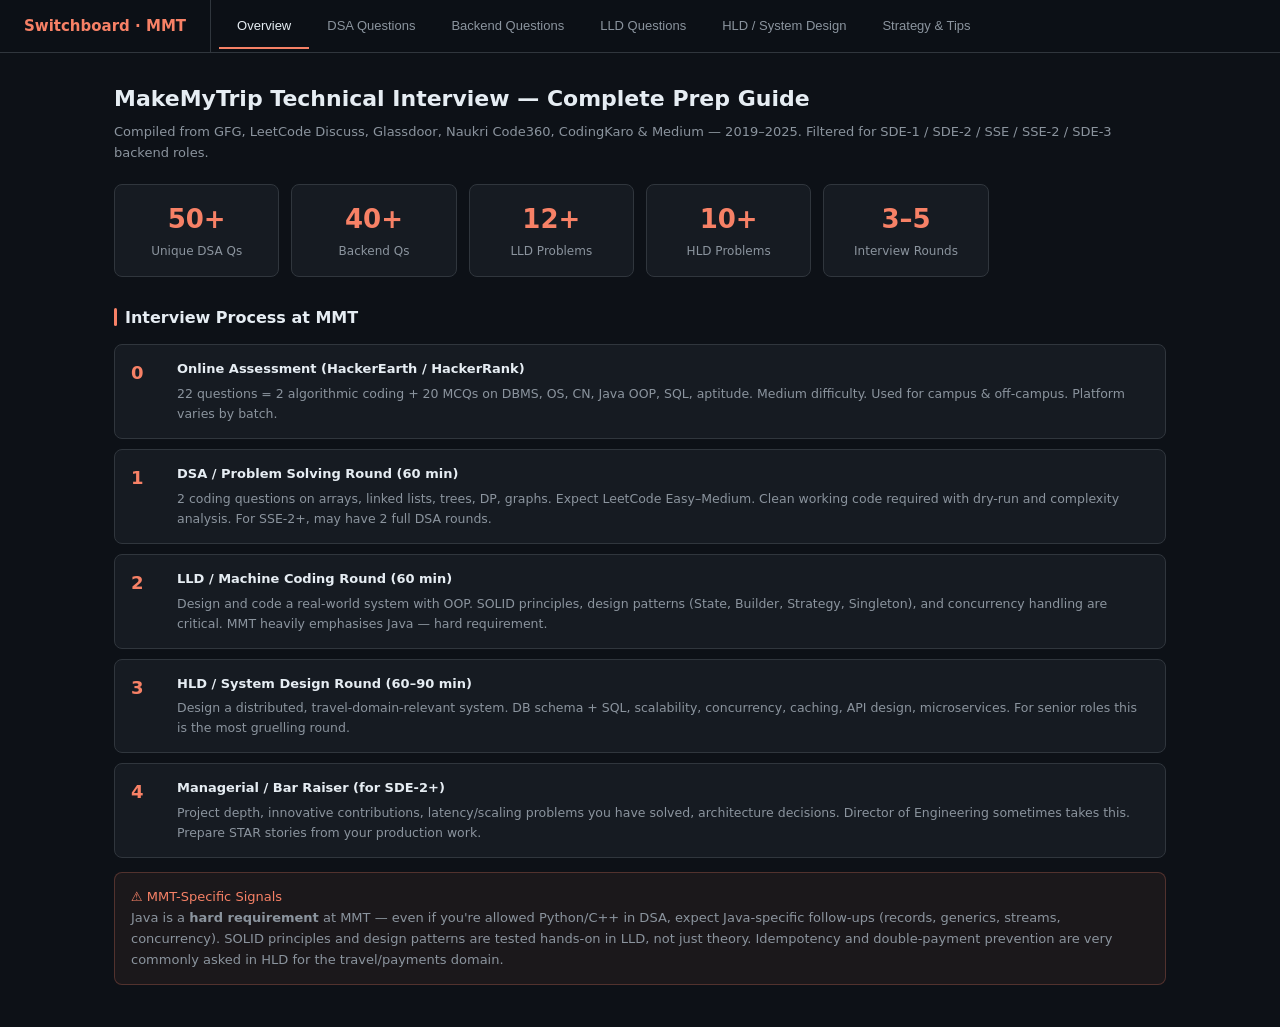
==== commit 2b05ebb9: "Align archive chrome with Switchboard branding." ====
--- a/archive/mmt-prep.html
+++ b/archive/mmt-prep.html
@@ -3,7 +3,7 @@
 <head>
 <meta charset="UTF-8">
 <meta name="viewport" content="width=device-width, initial-scale=1.0">
-<title>MakeMyTrip Interview Prep — DSA & Backend</title>
+<title>MakeMyTrip — DSA & Backend</title>
 <style>
   :root {
     --bg: #0d1117;
@@ -294,7 +294,7 @@
 <body>
 
 <nav>
-  <div class="nav-logo">MMT Prep 🎯</div>
+  <div class="nav-logo">Switchboard · MMT</div>
   <div class="nav-tabs">
     <button class="nav-tab active" onclick="showTab('overview')">Overview</button>
     <button class="nav-tab" onclick="showTab('dsa')">DSA Questions</button>
